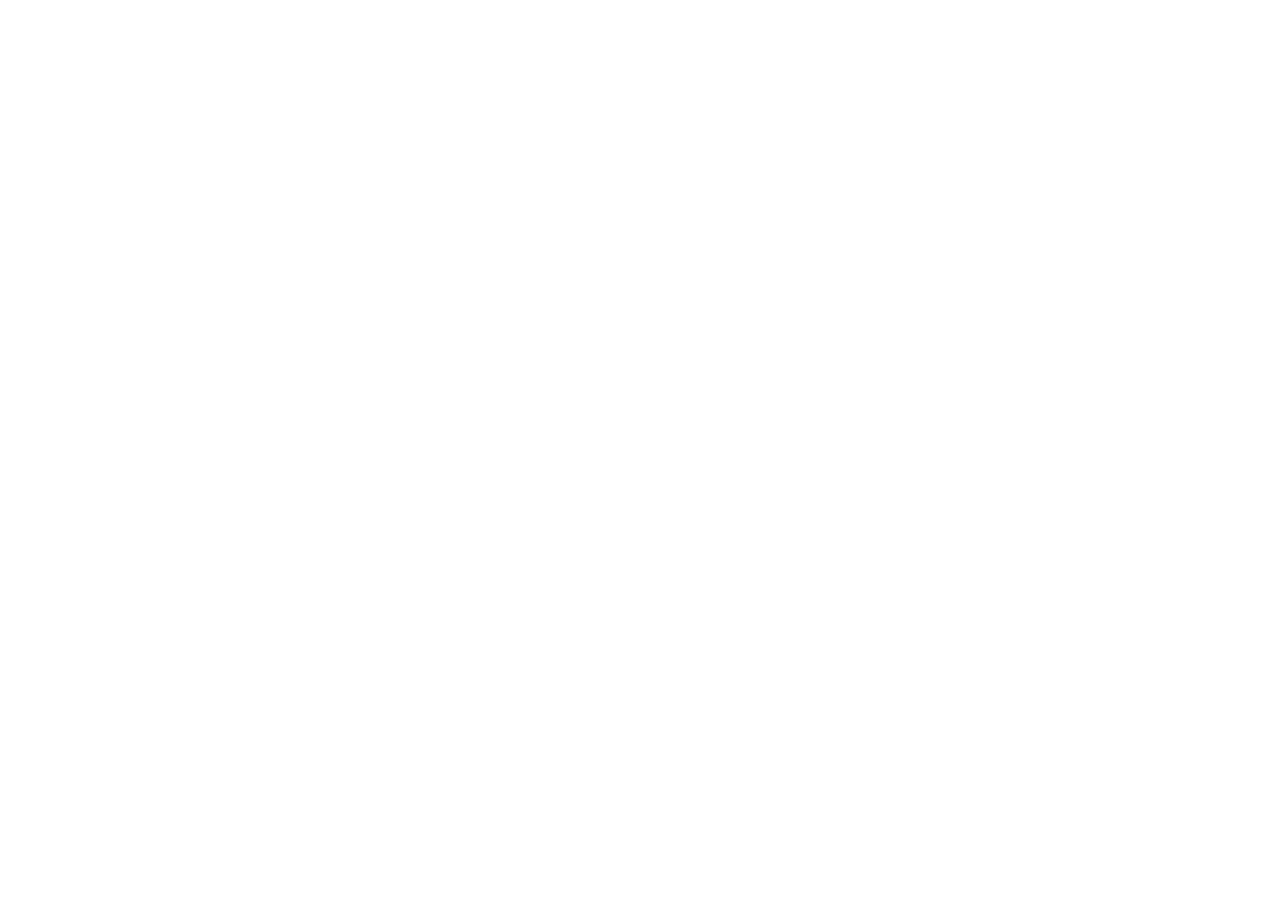
==== shelter/pages/pets/index.html @ dbb39330 "feat: set project" ====
<!DOCTYPE html>
<html lang="en">
<head>
    <meta charset="UTF-8">
    <meta http-equiv="X-UA-Compatible" content="IE=edge">
    <meta name="viewport" content="width=device-width, initial-scale=1.0">
    <link rel="stylesheet" href="Normalize.css">
    <link rel="stylesheet" href="style.css">
    <title>Document</title>
</head>
<body>
    
    <script src="script.js"></script>
</body>
</html>
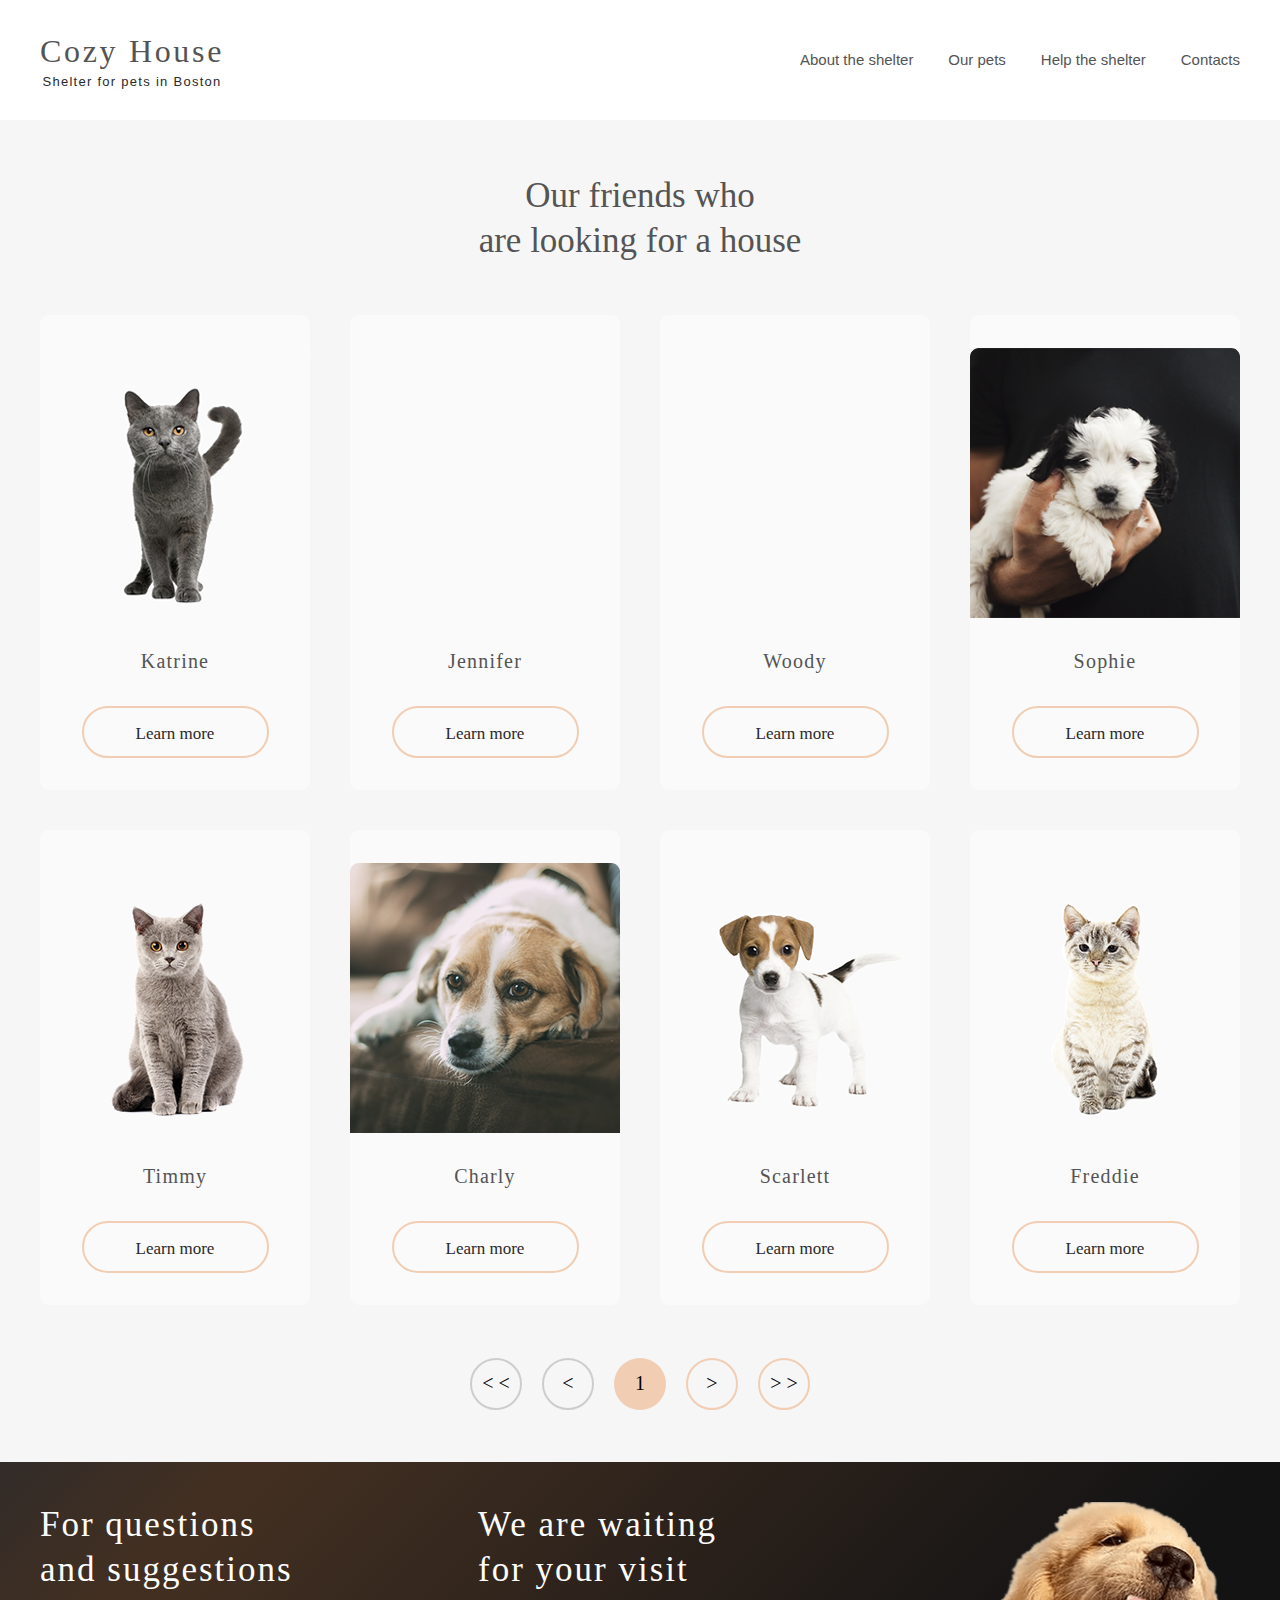
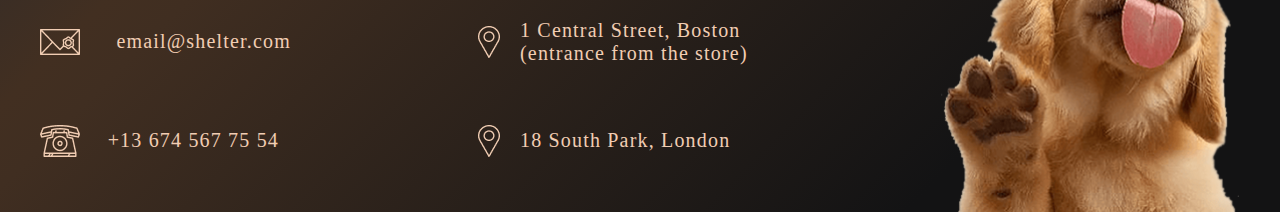
==== commit 8f37418a: "feat: pets page release ver 1.0 (add structure and details)" ====
--- a/shelter/pages/pets/index.html
+++ b/shelter/pages/pets/index.html
@@ -9,7 +9,149 @@
     <title>Document</title>
 </head>
 <body>
-    
+    <div class="container">
+        <header class="header-wrapper">
+            <div class="header-logo">
+                <h2 class="header-logo__title">Cozy House</h2>
+                <span class="header-logo__subtitle">Shelter for pets in Boston</span>
+            </div>
+            <nav>
+                <ul class="navigation-list">
+                    <li class="navigation-list__item">About the shelter</li>
+                    <li class="navigation-list__item">Our pets</li>
+                    <li class="navigation-list__item">Help the shelter</li>
+                    <li class="navigation-list__item">Contacts</li>
+                </ul>
+            </nav>
+        </header>
+
+        <div class="pets-wrapper">
+            <div class="pets-screen">
+                <div class="pets-screen-text">
+                    <div class="pets-screen-text__title">Our friends who <br>
+                        are looking for a house</div>
+                </div>
+                <div class="pets-screen-content">
+                    <!-- <div class="pets-screen-content-arrow-wrapper">
+                        <img src="../../assets/icons/icons8-длинная-стрелка-вверх-24.png" alt="">
+                    </div> -->
+                    <div class="pets-screen-content-block-wrapper">
+                        <div class="pets-screen-content-box">
+                            <div class="pets-screen-content-box-wrapper">
+                                <img class="pets-screen-content-box__img" src="../../assets/images/pets-katrine.png"
+                                    alt="">
+                            </div>
+                            <span class="pets-screen-content-box__title">Katrine</span>
+                            <button class="pets-screen-content-box__button">Learn more</button>
+                        </div>
+                        <div class="pets-screen-content-box">
+                            <div class="pets-screen-content-box-wrapper">
+                                <img class="pets-screen-content-box__img" src="../../assets/images/pets-Jennifer.png"
+                                    alt="">
+                            </div>
+                            <span class="pets-screen-content-box__title">Jennifer</span>
+                            <button class="pets-screen-content-box__button">Learn more</button>
+                        </div>
+                        <div class="pets-screen-content-box">
+                            <div class="pets-screen-content-box-wrapper">
+                                <img class="pets-screen-content-box__img" src="../../assets/images/pets-Woody.png"
+                                    alt="">
+                            </div>
+                            <span class="pets-screen-content-box__title">Woody</span>
+                            <button class="pets-screen-content-box__button">Learn more</button>
+                        </div>
+                        <div class="pets-screen-content-box">
+                            <div class="pets-screen-content-box-wrapper">
+                                <img class="pets-screen-content-box__img" src="../../assets/images/pets-katrine (1).png"
+                                    alt="">
+                            </div>
+                            <span class="pets-screen-content-box__title">Sophie</span>
+                            <button class="pets-screen-content-box__button">Learn more</button>
+                        </div>
+                        <div class="pets-screen-content-box">
+                            <div class="pets-screen-content-box-wrapper">
+                                <img class="pets-screen-content-box__img" src="../../assets/images/pets-timmy.png"
+                                    alt="">
+                            </div>
+                            <span class="pets-screen-content-box__title">Timmy</span>
+                            <button class="pets-screen-content-box__button">Learn more</button>
+                        </div>
+                        <div class="pets-screen-content-box">
+                            <div class="pets-screen-content-box-wrapper">
+                                <img class="pets-screen-content-box__img" src="../../assets/images/pets-charly.png"
+                                    alt="">
+                            </div>
+                            <span class="pets-screen-content-box__title">Charly</span>
+                            <button class="pets-screen-content-box__button">Learn more</button>
+                        </div>
+                        <div class="pets-screen-content-box">
+                            <div class="pets-screen-content-box-wrapper">
+                                <img class="pets-screen-content-box__img" src="../../assets/images/pets-scarlet.png"
+                                    alt="">
+                            </div>
+                            <span class="pets-screen-content-box__title">Scarlett</span>
+                            <button class="pets-screen-content-box__button">Learn more</button>
+                        </div>
+                        <div class="pets-screen-content-box">
+                            <div class="pets-screen-content-box-wrapper">
+                                <img class="pets-screen-content-box__img" src="../../assets/images/pets-katrine (2).png"
+                                    alt="">
+                            </div>
+                            <span class="pets-screen-content-box__title">Freddie</span>
+                            <button class="pets-screen-content-box__button">Learn more</button>
+                        </div>
+                    </div>
+                    <!-- <div class="pets-screen-content-arrow-wrapper">
+                        <img src="../../assets/icons/icons8-длинная-стрелка-вверх-24 (1).png" alt="">
+                    </div> -->
+                </div>
+                <div class="pets-screen-buttons">
+                    <button class="pets-screen-buttons__arrow pets-screen-buttons__arrow-unactive-2">< <</button>
+                    <button class="pets-screen-buttons__arrow pets-screen-buttons__arrow-unactive-1"><</button>
+                    <button class="pets-screen-buttons__arrow pets-screen-buttons__arrow-number">1</button>
+                    <button class="pets-screen-buttons__arrow pets-screen-buttons__arrow-active-1">></button>
+                    <button class="pets-screen-buttons__arrow pets-screen-buttons__arrow-active-2">> ></button>
+
+
+
+                </div>
+                <!-- <button class="pets-screen-button">Get to know the rest</button> -->
+            </div>
+        </div>
+
+        <footer class="footer-wrapper">
+            <div class="footer-screen">
+                <div class="footer-screen-text">
+                    <div class="footer-screen-text-block-1">
+                        <h3 class="footer-screen-text-block__title">For questions <br> and suggestions</h3>
+                        <div class="footer-screen-text-block__mail">
+                            <img class="footer-screen-text-block__mail-img" src="../../assets/icons/mail.png" alt="">
+                            <h4 class="footer-screen-text-block__mail-content">email@shelter.com</h4>
+                        </div>
+                        <div class="footer-screen-text-block__number">
+                            <img class="footer-screen-text-block__number-img" src="../../assets/icons/phone.png" alt="">
+                            <h4 class="footer-screen-text-block__number-content">+13 674 567 75 54</h4>
+                        </div>
+                    </div>
+                    <div class="footer-screen-text-block-2">
+                        <h3 class="footer-screen-text-block__title">We are waiting <br> for your visit</h3>
+                        <div class="footer-screen-text-block__address">
+                            <img class="footer-screen-text-block__address-img" src="../../assets/icons/pin.png" alt="">
+                            <h4 class="footer-screen-text-block__address-content">1 Central Street, Boston <br> (entrance from
+                                the store)</h4>
+                        </div>
+                        <div class="footer-screen-text-block__address">
+                            <img class="footer-screen-text-block__address-img" src="../../assets/icons/pin.png" alt="">
+                            <h4 class="footer-screen-text-block__address-content">18 South Park, London </h4>
+                        </div>
+                    </div>
+                    <div class="footer-screen-img">
+                        <img class="footer-screen-img__content" src="../../assets/images/footer-puppy.png" alt="">
+                    </div>
+                </div>
+            </div>
+        </footer>
+    </div>
     <script src="script.js"></script>
 </body>
 </html>--- a/shelter/pages/pets/style.css
+++ b/shelter/pages/pets/style.css
@@ -0,0 +1,262 @@
+.container {
+    max-width: 1280px;
+    background-color: rgb(215, 215, 215);
+    margin: 0 auto;
+}
+
+.navigation-list {
+    display: flex;
+    justify-content: space-between;
+    min-width: 440px;
+    list-style: none;
+    padding: 0;
+    font-family: Arial;
+    font-weight: 400;
+    font-size: 15px;
+    color: #545454;
+}
+
+.header-wrapper {
+    display: flex;
+    background-color: white;
+    color: white;
+    min-width: 1200px;
+    justify-content: space-between;
+    padding: 0 40px;
+    height: 120px;
+    align-items: center;
+}
+
+.header-logo {
+    display: flex;
+    flex-direction: column;
+    align-items: center;
+    line-height: 1.3334;
+}
+
+.header-logo__title {
+    margin: 0;
+    font-weight: 400;
+    font-size: 32px;
+    letter-spacing: 2.67px;
+    color: #545454;
+}
+
+.header-logo__subtitle {
+    font-family: Arial;
+    font-weight: 400;
+    font-size: 13px;
+    letter-spacing: 1.275px;
+    color: #292929;
+}
+
+.pets-wrapper {
+    height: 1342px;
+    padding: 0 40px;
+    display: flex;
+    align-items: center;
+    justify-content: center;
+    background-color: #F6F6F6;
+}
+
+.pets-screen {
+    display: flex;
+    flex-direction: column;
+    align-items: center;
+    height: 100%;
+    justify-content: space-evenly;
+    width: 1200px;
+}
+
+.pets-screen-text__title {
+    font-weight: 400;
+    font-size: 35px;
+    line-height: 45px;
+    text-align: center;
+    color: #545454;
+}
+
+.pets-screen-content {
+    display: flex;
+    align-items: center;
+    width: 100%;
+    justify-content: space-between;
+}
+
+.pets-screen-content-box {
+    width: 270px;
+    height: 475px;
+    background-color: #FAFAFA;
+    display: flex;
+    flex-direction: column;
+    justify-content: space-evenly;
+    align-items: center;
+    border-radius: 9px;
+}
+
+.pets-screen-content-box-wrapper {
+    width: 270px;
+    height: 270px;
+}
+
+.pets-screen-content-box__title {
+    font-weight: 400;
+    font-size: 20px;
+    letter-spacing: 1.2px;
+    color: #545454;
+}
+
+.pets-screen-content-box__button {
+    background: #FAFAFA;
+    border-radius: 100px;
+    padding: 15px 45px;
+    outline: none;
+    border: 2px solid #F1CDB3;
+    font-family: Georgia;
+    font-weight: 400;
+    font-size: 17px;
+    line-height: 22px;
+    color: #292929;
+    width: 187px;
+    height: 52px;
+}
+
+.pets-screen-content-block-wrapper {
+    display: flex;
+    flex-wrap: wrap;
+    gap: 40px;
+}
+
+.pets-screen-buttons {
+    display: flex;
+    gap: 20px;
+}
+
+.pets-screen-buttons__arrow {
+    font-size: 20px;
+    border-radius: 100px;
+    height: 52px;
+    width: 52px;
+    display: flex;
+    align-items: center;
+    justify-content: center;
+    background-color: #F6F6F6;
+}
+
+.pets-screen-buttons__arrow-unactive-2 {
+    border: 2px solid #CDCDCD;
+}
+
+.pets-screen-buttons__arrow-unactive-1 {
+    border: 2px solid #CDCDCD;
+}
+
+.pets-screen-buttons__arrow-active-1 {
+    border: 2px solid #F1CDB3;
+}
+
+.pets-screen-buttons__arrow-active-2 {
+    border: 2px solid #F1CDB3;
+}
+
+.pets-screen-buttons__arrow-number {
+    background-color: #F1CDB3;
+    border: #F1CDB3;
+    font-size: 20px;
+    font-family: Georgia;
+}
+
+.footer-wrapper {
+    height: 350px;
+    padding: 0 40px;
+    display: flex;
+    align-items: flex-end;
+    justify-content: center;
+    background: rgb(50,44,41);
+    background: linear-gradient(135deg, rgba(50,44,41,1) 0%, rgba(66,47,33,1) 15%, rgba(64,46,33,1) 20%, rgba(19,19,20,1) 77%);
+}
+
+.footer-screen {
+    width: 1200px;
+}
+
+.footer-screen-text {
+    display: flex;
+    justify-content: space-between;
+}
+
+.footer-screen-img {
+    display: flex;
+}
+
+.footer-screen-text-block__title {
+    font-weight: 400;
+    font-size: 35px;
+    font-family: Georgia;
+    line-height: 45px;
+    color: white;
+    margin: 0;
+    letter-spacing: 2px;
+}
+
+.footer-screen-text-block__mail {
+    display: flex;
+    align-items: center;
+    justify-content: space-between;
+    width: 251px;
+}
+
+.footer-screen-text-block__mail-content {
+    font-weight: 400;
+    font-size: 20px;
+    font-family: Georgia;
+    letter-spacing: 1.18px;
+    color: #F1CDB3;
+    height: 46px;
+    display: flex;
+    align-items: center;
+}
+
+.footer-screen-text-block__number {
+    display: flex;
+    align-items: center;
+    justify-content: space-between;
+    width: 239px;
+}
+
+.footer-screen-text-block__number-content {
+    font-weight: 400;
+    font-size: 20px;
+    font-family: Georgia;
+    letter-spacing: 1.18px;
+    color: #F1CDB3;
+    height: 46px;
+    display: flex;
+    align-items: center;
+}
+
+.footer-screen-text-block__address {
+    display: flex;
+    align-items: center;
+    justify-content: space-between;
+}
+
+.footer-screen-text-block__address-content {
+    font-weight: 400;
+    font-size: 20px;
+    font-family: Georgia;
+    letter-spacing: 1.18px;
+    color: #F1CDB3;
+    height: 46px;
+    width: 260px;
+    display: flex;
+    align-items: center;
+}
+
+.footer-screen-text-block-1 {
+    width: 278px;
+}
+
+.footer-screen-text-block-2 {
+    width: 302px;
+}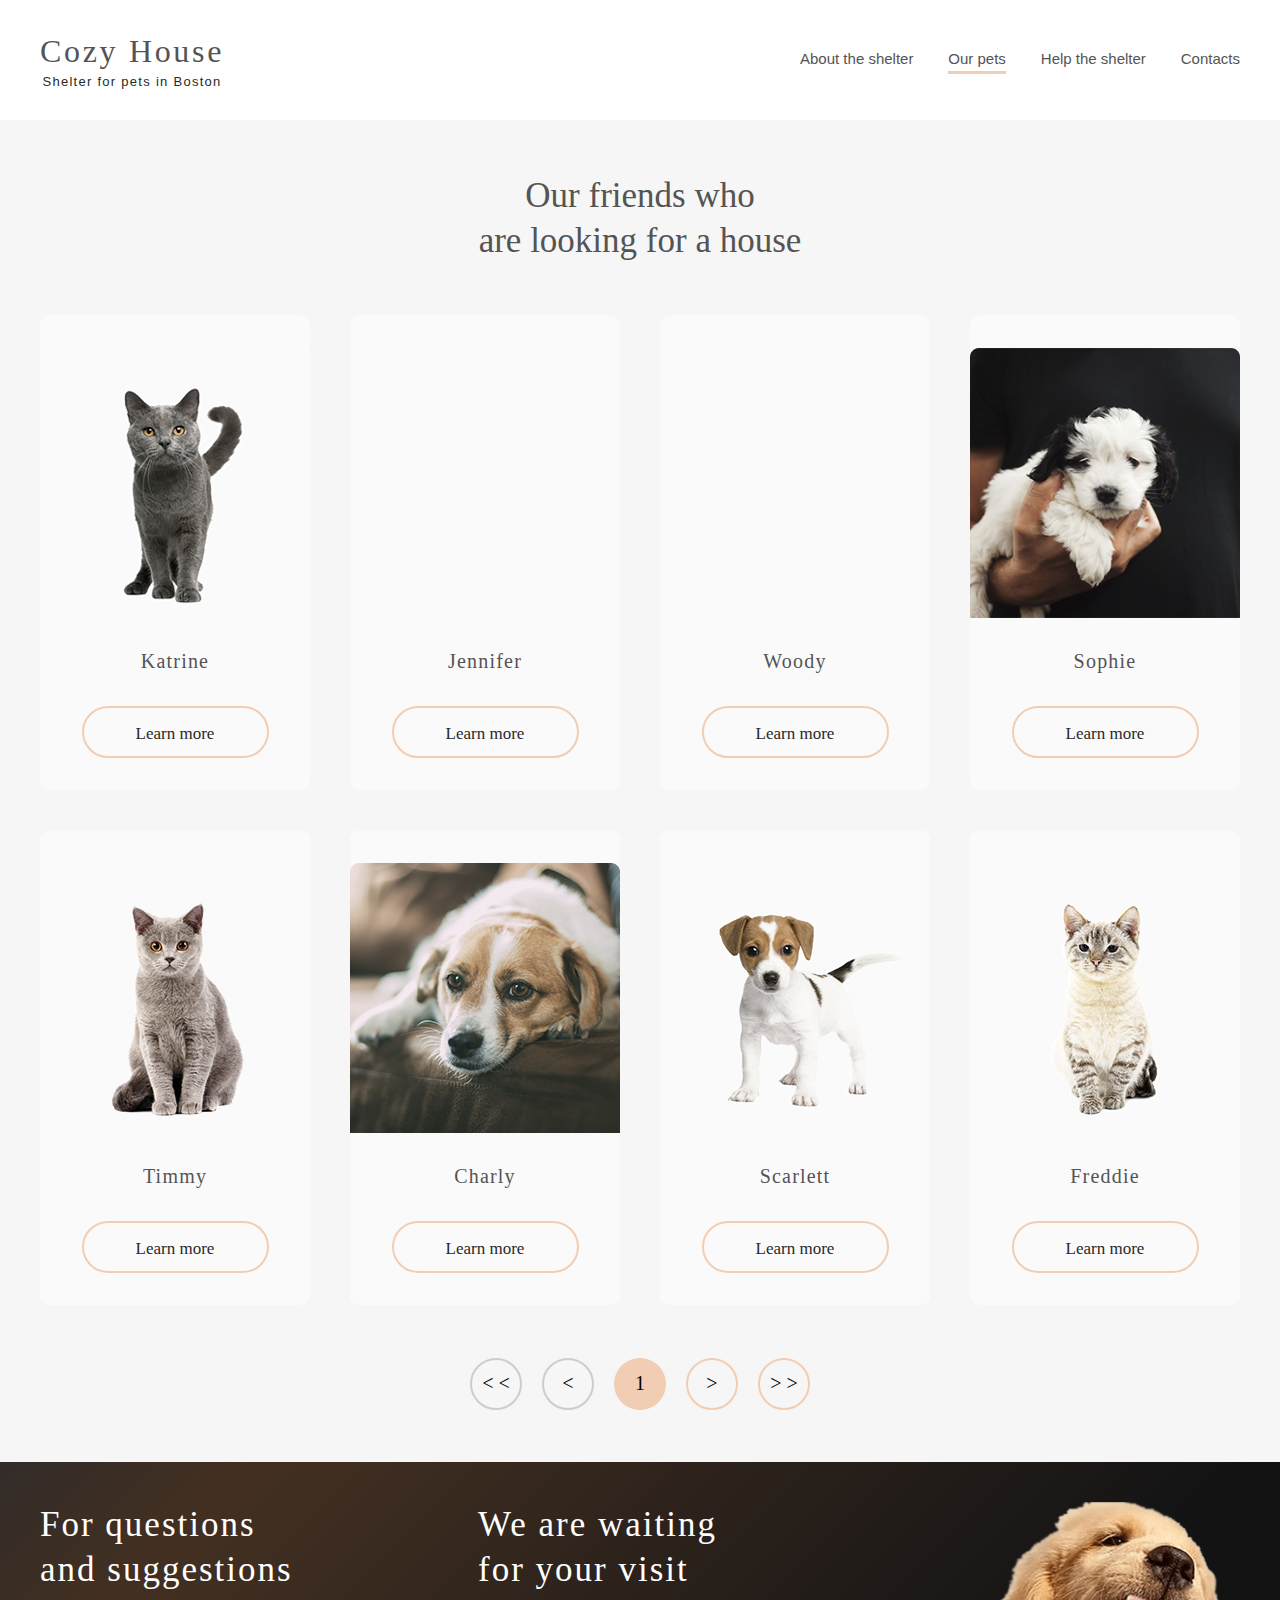
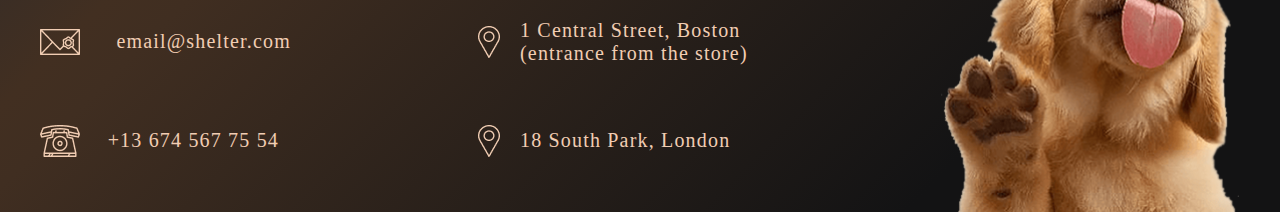
==== commit 552a2b77: "fix: check main page  through pixel perfect and change inaccuracies" ====
--- a/shelter/pages/pets/index.html
+++ b/shelter/pages/pets/index.html
@@ -18,7 +18,7 @@
             <nav>
                 <ul class="navigation-list">
                     <li class="navigation-list__item">About the shelter</li>
-                    <li class="navigation-list__item">Our pets</li>
+                    <li class="navigation-list__item navigation-list__item--active">Our pets</li>
                     <li class="navigation-list__item">Help the shelter</li>
                     <li class="navigation-list__item">Contacts</li>
                 </ul>
--- a/shelter/pages/pets/style.css
+++ b/shelter/pages/pets/style.css
@@ -14,6 +14,11 @@
     font-weight: 400;
     font-size: 15px;
     color: #545454;
+    line-height: 160%;
+}
+
+.navigation-list__item--active {
+    border-bottom: 3px solid #F1CDB3;
 }
 
 .header-wrapper {
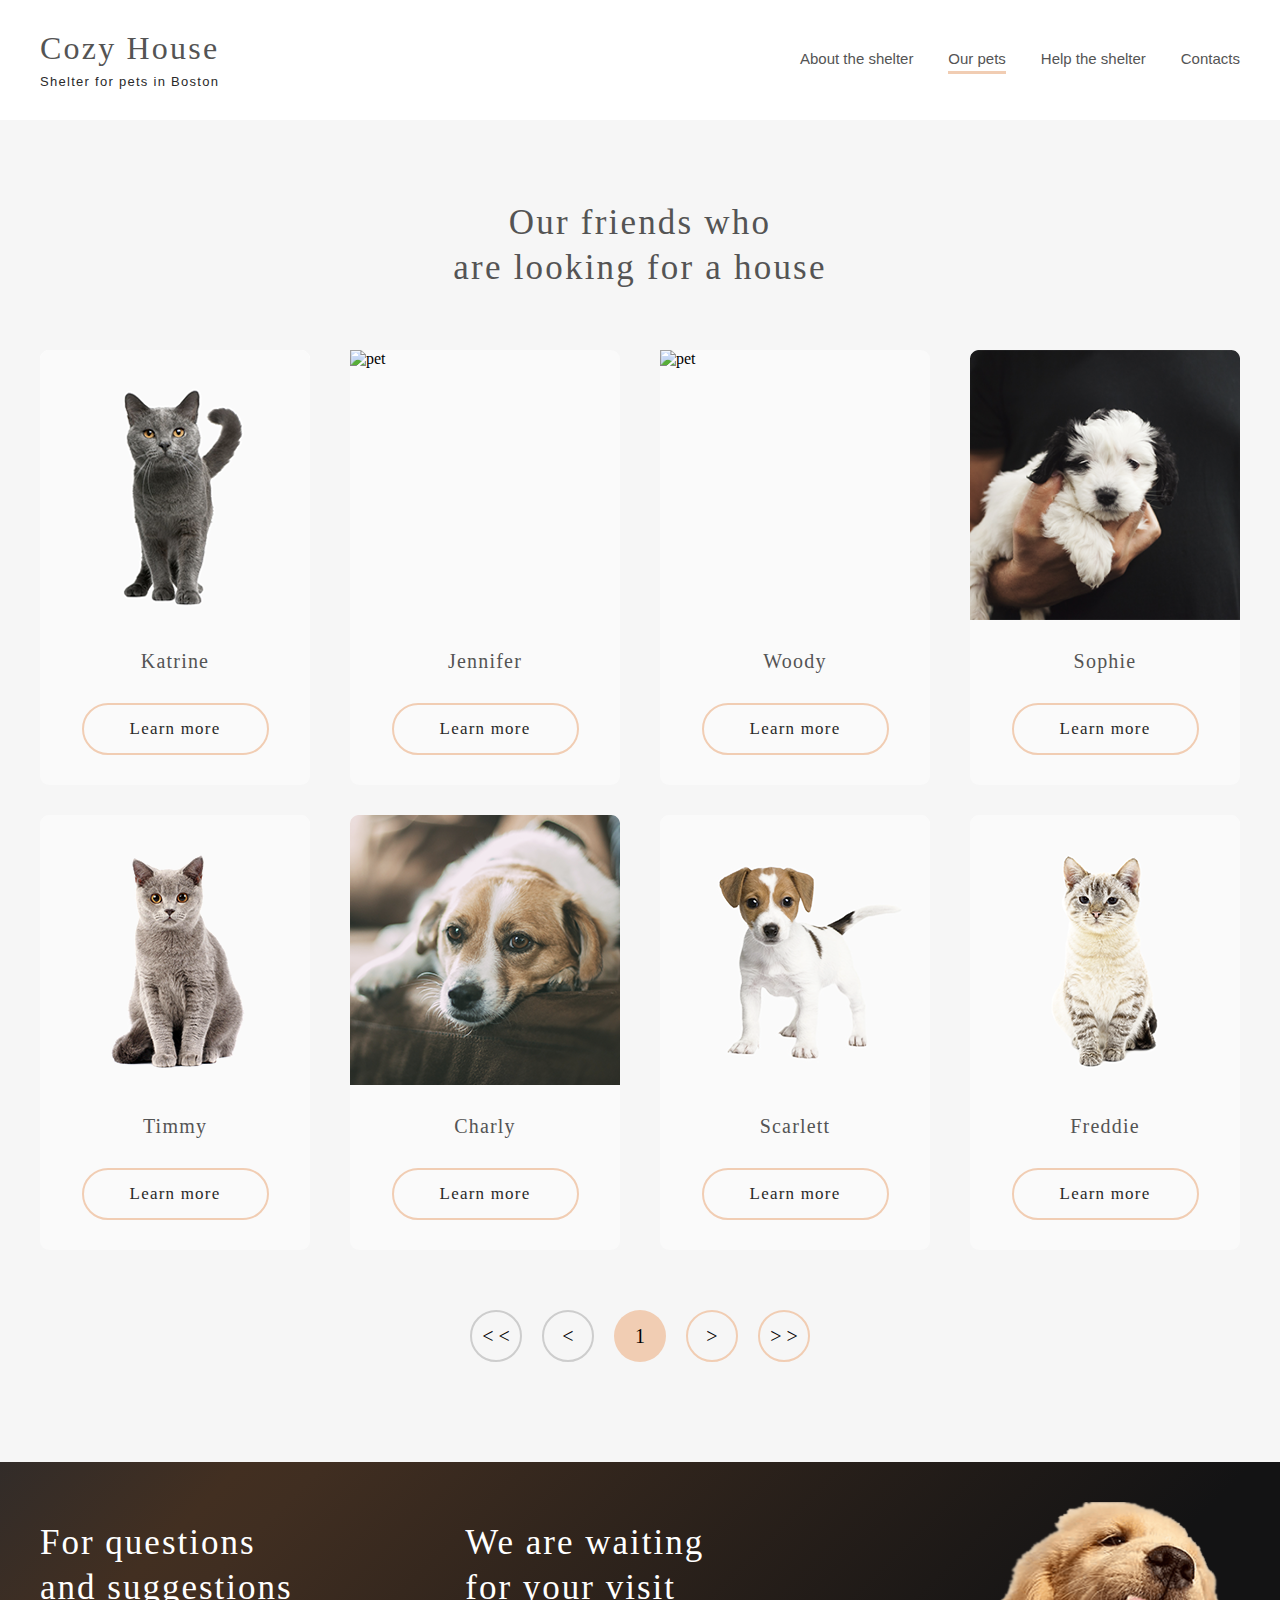
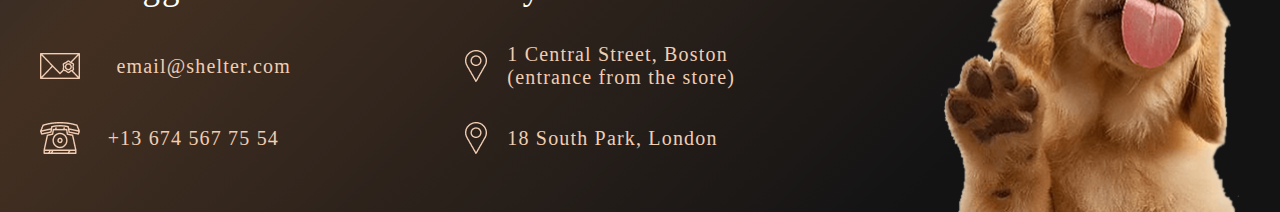
==== commit b1f95fb7: "feat: add alt for images" ====
--- a/shelter/pages/pets/index.html
+++ b/shelter/pages/pets/index.html
@@ -32,14 +32,11 @@
                         are looking for a house</div>
                 </div>
                 <div class="pets-screen-content">
-                    <!-- <div class="pets-screen-content-arrow-wrapper">
-                        <img src="../../assets/icons/icons8-длинная-стрелка-вверх-24.png" alt="">
-                    </div> -->
                     <div class="pets-screen-content-block-wrapper">
                         <div class="pets-screen-content-box">
                             <div class="pets-screen-content-box-wrapper">
                                 <img class="pets-screen-content-box__img" src="../../assets/images/pets-katrine.png"
-                                    alt="">
+                                    alt="pet">
                             </div>
                             <span class="pets-screen-content-box__title">Katrine</span>
                             <button class="pets-screen-content-box__button">Learn more</button>
@@ -47,7 +44,7 @@
                         <div class="pets-screen-content-box">
                             <div class="pets-screen-content-box-wrapper">
                                 <img class="pets-screen-content-box__img" src="../../assets/images/pets-Jennifer.png"
-                                    alt="">
+                                    alt="pet">
                             </div>
                             <span class="pets-screen-content-box__title">Jennifer</span>
                             <button class="pets-screen-content-box__button">Learn more</button>
@@ -55,7 +52,7 @@
                         <div class="pets-screen-content-box">
                             <div class="pets-screen-content-box-wrapper">
                                 <img class="pets-screen-content-box__img" src="../../assets/images/pets-Woody.png"
-                                    alt="">
+                                    alt="pet">
                             </div>
                             <span class="pets-screen-content-box__title">Woody</span>
                             <button class="pets-screen-content-box__button">Learn more</button>
@@ -63,7 +60,7 @@
                         <div class="pets-screen-content-box">
                             <div class="pets-screen-content-box-wrapper">
                                 <img class="pets-screen-content-box__img" src="../../assets/images/pets-katrine (1).png"
-                                    alt="">
+                                    alt="pet">
                             </div>
                             <span class="pets-screen-content-box__title">Sophie</span>
                             <button class="pets-screen-content-box__button">Learn more</button>
@@ -71,7 +68,7 @@
                         <div class="pets-screen-content-box">
                             <div class="pets-screen-content-box-wrapper">
                                 <img class="pets-screen-content-box__img" src="../../assets/images/pets-timmy.png"
-                                    alt="">
+                                    alt="pet">
                             </div>
                             <span class="pets-screen-content-box__title">Timmy</span>
                             <button class="pets-screen-content-box__button">Learn more</button>
@@ -79,7 +76,7 @@
                         <div class="pets-screen-content-box">
                             <div class="pets-screen-content-box-wrapper">
                                 <img class="pets-screen-content-box__img" src="../../assets/images/pets-charly.png"
-                                    alt="">
+                                    alt="pet">
                             </div>
                             <span class="pets-screen-content-box__title">Charly</span>
                             <button class="pets-screen-content-box__button">Learn more</button>
@@ -87,7 +84,7 @@
                         <div class="pets-screen-content-box">
                             <div class="pets-screen-content-box-wrapper">
                                 <img class="pets-screen-content-box__img" src="../../assets/images/pets-scarlet.png"
-                                    alt="">
+                                    alt="pet">
                             </div>
                             <span class="pets-screen-content-box__title">Scarlett</span>
                             <button class="pets-screen-content-box__button">Learn more</button>
@@ -95,15 +92,12 @@
                         <div class="pets-screen-content-box">
                             <div class="pets-screen-content-box-wrapper">
                                 <img class="pets-screen-content-box__img" src="../../assets/images/pets-katrine (2).png"
-                                    alt="">
+                                    alt="pet">
                             </div>
                             <span class="pets-screen-content-box__title">Freddie</span>
                             <button class="pets-screen-content-box__button">Learn more</button>
                         </div>
                     </div>
-                    <!-- <div class="pets-screen-content-arrow-wrapper">
-                        <img src="../../assets/icons/icons8-длинная-стрелка-вверх-24 (1).png" alt="">
-                    </div> -->
                 </div>
                 <div class="pets-screen-buttons">
                     <button class="pets-screen-buttons__arrow pets-screen-buttons__arrow-unactive-2">< <</button>
@@ -111,11 +105,7 @@
                     <button class="pets-screen-buttons__arrow pets-screen-buttons__arrow-number">1</button>
                     <button class="pets-screen-buttons__arrow pets-screen-buttons__arrow-active-1">></button>
                     <button class="pets-screen-buttons__arrow pets-screen-buttons__arrow-active-2">> ></button>
-
-
-
                 </div>
-                <!-- <button class="pets-screen-button">Get to know the rest</button> -->
             </div>
         </div>
 
@@ -125,28 +115,28 @@
                     <div class="footer-screen-text-block-1">
                         <h3 class="footer-screen-text-block__title">For questions <br> and suggestions</h3>
                         <div class="footer-screen-text-block__mail">
-                            <img class="footer-screen-text-block__mail-img" src="../../assets/icons/mail.png" alt="">
+                            <img class="footer-screen-text-block__mail-img" src="../../assets/icons/mail.png" alt="mail">
                             <h4 class="footer-screen-text-block__mail-content">email@shelter.com</h4>
                         </div>
                         <div class="footer-screen-text-block__number">
-                            <img class="footer-screen-text-block__number-img" src="../../assets/icons/phone.png" alt="">
+                            <img class="footer-screen-text-block__number-img" src="../../assets/icons/phone.png" alt="phone">
                             <h4 class="footer-screen-text-block__number-content">+13 674 567 75 54</h4>
                         </div>
                     </div>
                     <div class="footer-screen-text-block-2">
                         <h3 class="footer-screen-text-block__title">We are waiting <br> for your visit</h3>
                         <div class="footer-screen-text-block__address">
-                            <img class="footer-screen-text-block__address-img" src="../../assets/icons/pin.png" alt="">
+                            <img class="footer-screen-text-block__address-img" src="../../assets/icons/pin.png" alt="pin">
                             <h4 class="footer-screen-text-block__address-content">1 Central Street, Boston <br> (entrance from
                                 the store)</h4>
                         </div>
                         <div class="footer-screen-text-block__address">
-                            <img class="footer-screen-text-block__address-img" src="../../assets/icons/pin.png" alt="">
+                            <img class="footer-screen-text-block__address-img" src="../../assets/icons/pin.png" alt="pin">
                             <h4 class="footer-screen-text-block__address-content">18 South Park, London </h4>
                         </div>
                     </div>
                     <div class="footer-screen-img">
-                        <img class="footer-screen-img__content" src="../../assets/images/footer-puppy.png" alt="">
+                        <img class="footer-screen-img__content" src="../../assets/images/footer-puppy.png" alt="dog">
                     </div>
                 </div>
             </div>
--- a/shelter/pages/pets/style.css
+++ b/shelter/pages/pets/style.css
@@ -1,3 +1,7 @@
+* {
+    box-sizing: border-box;
+}
+
 .container {
     max-width: 1280px;
     background-color: rgb(215, 215, 215);
@@ -36,15 +40,17 @@
     display: flex;
     flex-direction: column;
     align-items: center;
-    line-height: 1.3334;
+    gap: 10px;
 }
 
 .header-logo__title {
     margin: 0;
     font-weight: 400;
     font-size: 32px;
-    letter-spacing: 2.67px;
+    letter-spacing: 2.2px;
     color: #545454;
+    height: 35px;
+    font-family: Georgia;
 }
 
 .header-logo__subtitle {
@@ -53,6 +59,7 @@
     font-size: 13px;
     letter-spacing: 1.275px;
     color: #292929;
+    height: 15px;
 }
 
 .pets-wrapper {
@@ -71,6 +78,14 @@
     height: 100%;
     justify-content: space-evenly;
     width: 1200px;
+    height: 1162px;
+    gap: 45px;
+    margin-bottom: 20px;
+}
+
+.pets-screen-text {
+    font-family: Georgia;
+    letter-spacing: 2.2px;
 }
 
 .pets-screen-text__title {
@@ -90,13 +105,13 @@
 
 .pets-screen-content-box {
     width: 270px;
-    height: 475px;
+    height: 435px;
     background-color: #FAFAFA;
     display: flex;
     flex-direction: column;
-    justify-content: space-evenly;
     align-items: center;
     border-radius: 9px;
+    gap: 30px;
 }
 
 .pets-screen-content-box-wrapper {
@@ -109,27 +124,31 @@
     font-size: 20px;
     letter-spacing: 1.2px;
     color: #545454;
+    font-family: Georgia;
 }
 
 .pets-screen-content-box__button {
     background: #FAFAFA;
     border-radius: 100px;
-    padding: 15px 45px;
     outline: none;
     border: 2px solid #F1CDB3;
     font-family: Georgia;
     font-weight: 400;
     font-size: 17px;
-    line-height: 22px;
     color: #292929;
     width: 187px;
     height: 52px;
+    letter-spacing: 1.2px;
 }
 
 .pets-screen-content-block-wrapper {
     display: flex;
     flex-wrap: wrap;
-    gap: 40px;
+    width: 1200px;
+    height: 930px;
+    row-gap: 30px;
+    column-gap: 40px;
+    padding: 15px 0;
 }
 
 .pets-screen-buttons {
@@ -183,15 +202,22 @@
 
 .footer-screen {
     width: 1200px;
+    display: block;
+    align-self: center;
 }
 
 .footer-screen-text {
     display: flex;
     justify-content: space-between;
+    align-items: center;
 }
 
 .footer-screen-img {
     display: flex;
+}
+
+.footer-screen-img__content {
+    margin-top: 40px;
 }
 
 .footer-screen-text-block__title {
@@ -209,6 +235,7 @@
     align-items: center;
     justify-content: space-between;
     width: 251px;
+    height: 32px;
 }
 
 .footer-screen-text-block__mail-content {
@@ -217,7 +244,6 @@
     font-family: Georgia;
     letter-spacing: 1.18px;
     color: #F1CDB3;
-    height: 46px;
     display: flex;
     align-items: center;
 }
@@ -227,6 +253,7 @@
     align-items: center;
     justify-content: space-between;
     width: 239px;
+    height: 32px;
 }
 
 .footer-screen-text-block__number-content {
@@ -235,7 +262,6 @@
     font-family: Georgia;
     letter-spacing: 1.18px;
     color: #F1CDB3;
-    height: 46px;
     display: flex;
     align-items: center;
 }
@@ -244,6 +270,7 @@
     display: flex;
     align-items: center;
     justify-content: space-between;
+    height: 32px;
 }
 
 .footer-screen-text-block__address-content {
@@ -258,10 +285,22 @@
     align-items: center;
 }
 
+.footer-screen-text-block__address--big {
+    height: 46px;
+}
+
 .footer-screen-text-block-1 {
-    width: 278px;
+    display: flex;
+    flex-direction: column;
+    justify-content: space-between;
+    height: 234px;
 }
 
 .footer-screen-text-block-2 {
     width: 302px;
-}+    display: flex;
+    flex-direction: column;
+    justify-content: space-between;
+    height: 234px;
+}
+
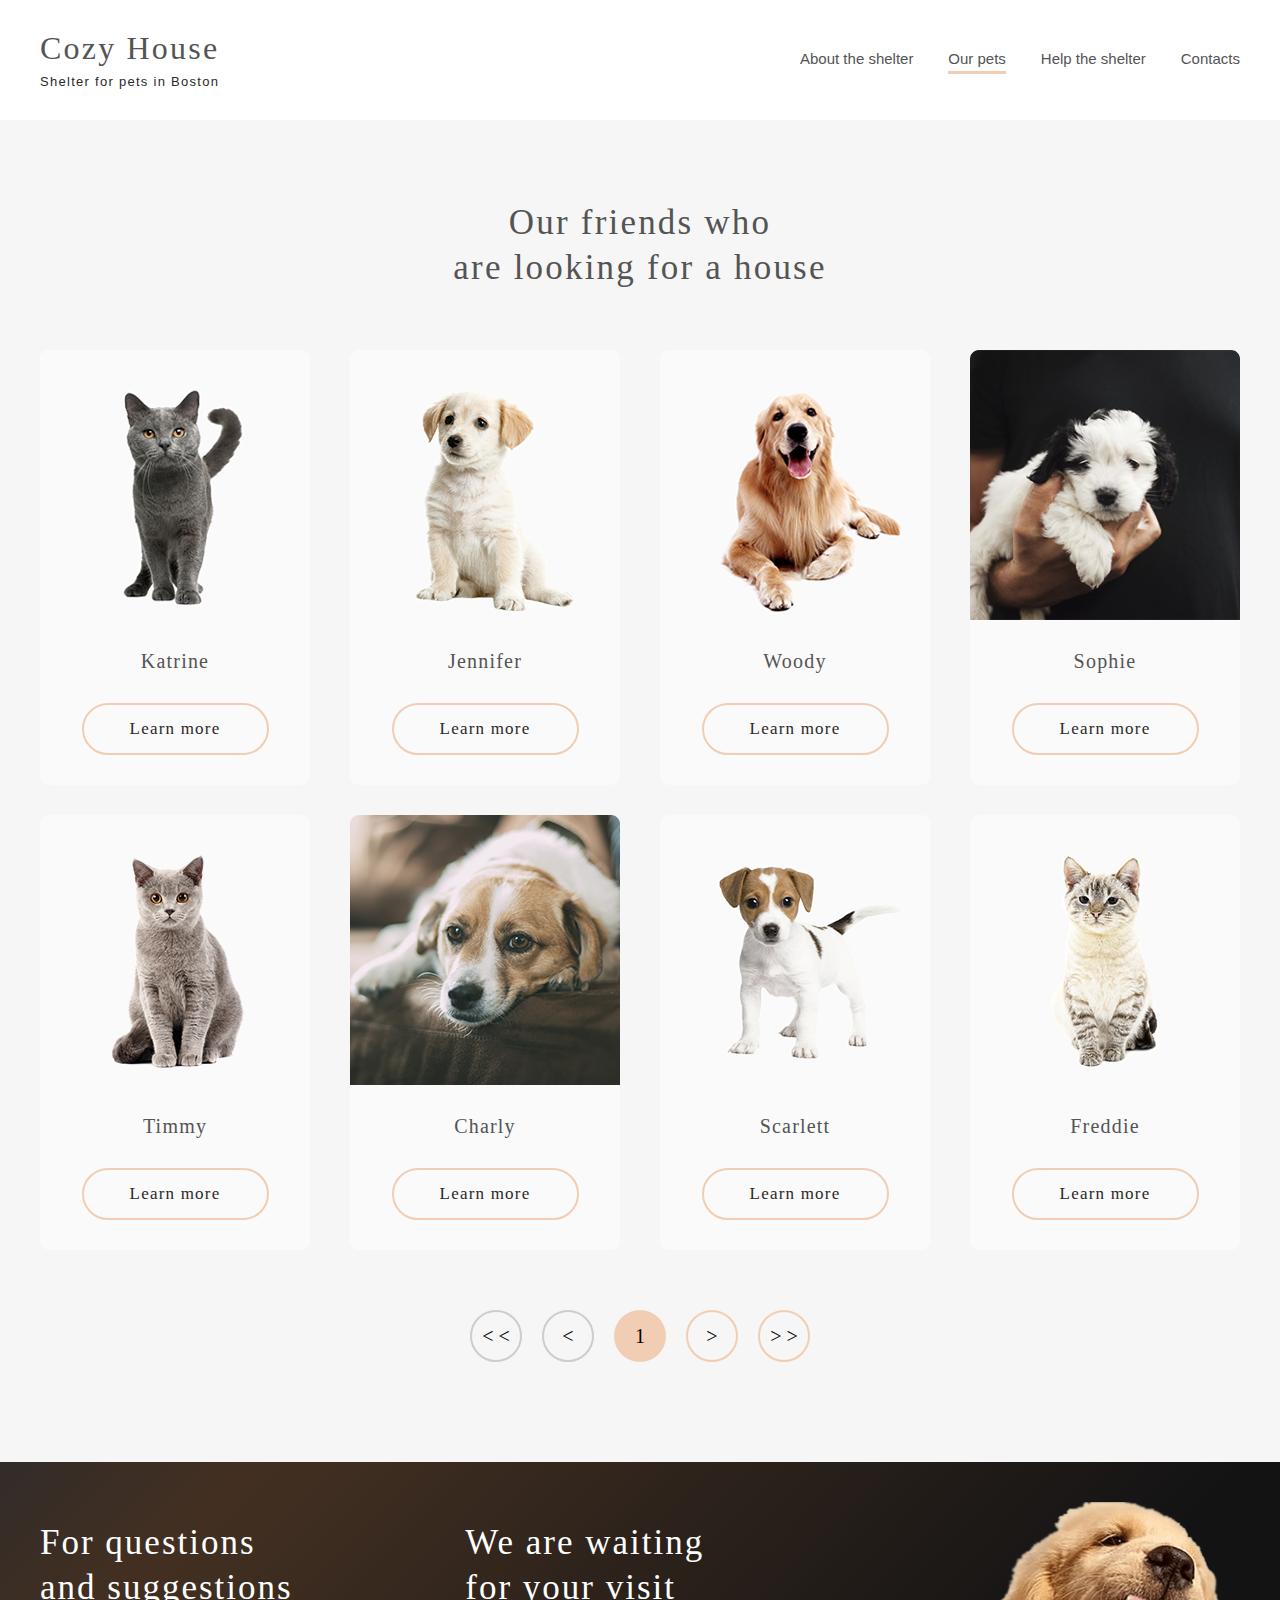
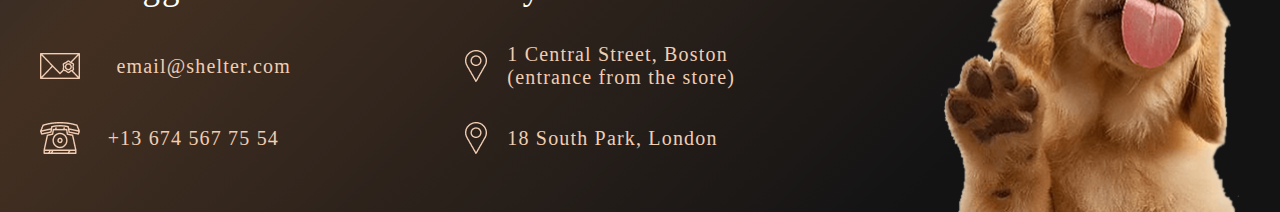
==== commit b2c55736: "fix: src for img" ====
--- a/shelter/pages/pets/index.html
+++ b/shelter/pages/pets/index.html
@@ -4,23 +4,24 @@
     <meta charset="UTF-8">
     <meta http-equiv="X-UA-Compatible" content="IE=edge">
     <meta name="viewport" content="width=device-width, initial-scale=1.0">
+    <link rel="icon" href="../../assets/icons/favicon.ico">
     <link rel="stylesheet" href="Normalize.css">
     <link rel="stylesheet" href="style.css">
-    <title>Document</title>
+    <title>Shelter</title>
 </head>
 <body>
     <div class="container">
         <header class="header-wrapper">
-            <div class="header-logo">
+            <a class="header-logo">
                 <h2 class="header-logo__title">Cozy House</h2>
                 <span class="header-logo__subtitle">Shelter for pets in Boston</span>
-            </div>
+            </a>
             <nav>
                 <ul class="navigation-list">
-                    <li class="navigation-list__item">About the shelter</li>
-                    <li class="navigation-list__item navigation-list__item--active">Our pets</li>
-                    <li class="navigation-list__item">Help the shelter</li>
-                    <li class="navigation-list__item">Contacts</li>
+                    <li class="navigation-list__item--hover"><a class="navigation-list__item" href="../main/index.html">About the shelter</a></li>
+                    <li class="navigation-list__item--hover navigation-list__item--active"><a class="navigation-list__item" href="#">Our pets</a></li>
+                    <li class="navigation-list__item--hover"><a class="navigation-list__item" href="../main/index.html#help">Help the shelter</a></li>
+                    <li class="navigation-list__item--hover" ><a class="navigation-list__item" href="#footer">Contacts</a></li>
                 </ul>
             </nav>
         </header>
@@ -43,7 +44,7 @@
                         </div>
                         <div class="pets-screen-content-box">
                             <div class="pets-screen-content-box-wrapper">
-                                <img class="pets-screen-content-box__img" src="../../assets/images/pets-Jennifer.png"
+                                <img class="pets-screen-content-box__img" src="../../assets/images/pets-jennifer.png"
                                     alt="pet">
                             </div>
                             <span class="pets-screen-content-box__title">Jennifer</span>
@@ -51,7 +52,7 @@
                         </div>
                         <div class="pets-screen-content-box">
                             <div class="pets-screen-content-box-wrapper">
-                                <img class="pets-screen-content-box__img" src="../../assets/images/pets-Woody.png"
+                                <img class="pets-screen-content-box__img" src="../../assets/images/pets-woody.png"
                                     alt="pet">
                             </div>
                             <span class="pets-screen-content-box__title">Woody</span>
@@ -59,7 +60,7 @@
                         </div>
                         <div class="pets-screen-content-box">
                             <div class="pets-screen-content-box-wrapper">
-                                <img class="pets-screen-content-box__img" src="../../assets/images/pets-katrine (1).png"
+                                <img class="pets-screen-content-box__img" src="../../assets/images/pets-katrine(1).png"
                                     alt="pet">
                             </div>
                             <span class="pets-screen-content-box__title">Sophie</span>
@@ -91,7 +92,7 @@
                         </div>
                         <div class="pets-screen-content-box">
                             <div class="pets-screen-content-box-wrapper">
-                                <img class="pets-screen-content-box__img" src="../../assets/images/pets-katrine (2).png"
+                                <img class="pets-screen-content-box__img" src="../../assets/images/pets-katrine(2).png"
                                     alt="pet">
                             </div>
                             <span class="pets-screen-content-box__title">Freddie</span>
@@ -100,8 +101,8 @@
                     </div>
                 </div>
                 <div class="pets-screen-buttons">
-                    <button class="pets-screen-buttons__arrow pets-screen-buttons__arrow-unactive-2">< <</button>
-                    <button class="pets-screen-buttons__arrow pets-screen-buttons__arrow-unactive-1"><</button>
+                    <button class="pets-screen-buttons__arrow pets-screen-buttons__arrow-unactive-2">&lt; &lt;</button>
+                    <button class="pets-screen-buttons__arrow pets-screen-buttons__arrow-unactive-1">&lt;</button>
                     <button class="pets-screen-buttons__arrow pets-screen-buttons__arrow-number">1</button>
                     <button class="pets-screen-buttons__arrow pets-screen-buttons__arrow-active-1">></button>
                     <button class="pets-screen-buttons__arrow pets-screen-buttons__arrow-active-2">> ></button>
@@ -110,29 +111,29 @@
         </div>
 
         <footer class="footer-wrapper">
-            <div class="footer-screen">
+            <div class="footer-screen" id="footer">
                 <div class="footer-screen-text">
                     <div class="footer-screen-text-block-1">
                         <h3 class="footer-screen-text-block__title">For questions <br> and suggestions</h3>
                         <div class="footer-screen-text-block__mail">
                             <img class="footer-screen-text-block__mail-img" src="../../assets/icons/mail.png" alt="mail">
-                            <h4 class="footer-screen-text-block__mail-content">email@shelter.com</h4>
+                            <a class="footer-screen-text-block__mail-content" href="mailto:email@shelter.com">email@shelter.com</a>
                         </div>
                         <div class="footer-screen-text-block__number">
                             <img class="footer-screen-text-block__number-img" src="../../assets/icons/phone.png" alt="phone">
-                            <h4 class="footer-screen-text-block__number-content">+13 674 567 75 54</h4>
+                            <a class="footer-screen-text-block__number-content" href="tel:+136745677554">+13 674 567 75 54</a>
                         </div>
                     </div>
                     <div class="footer-screen-text-block-2">
                         <h3 class="footer-screen-text-block__title">We are waiting <br> for your visit</h3>
-                        <div class="footer-screen-text-block__address">
+                        <div class="footer-screen-text-block__address footer-screen-text-block__address--big ">
                             <img class="footer-screen-text-block__address-img" src="../../assets/icons/pin.png" alt="pin">
-                            <h4 class="footer-screen-text-block__address-content">1 Central Street, Boston <br> (entrance from
-                                the store)</h4>
+                            <a class="footer-screen-text-block__address-content" target="_blank" href="https://goo.gl/maps/1gwfRA4CMnYjtmiz9">1 Central Street, Boston <br> (entrance from
+                                the store)</a>
                         </div>
                         <div class="footer-screen-text-block__address">
                             <img class="footer-screen-text-block__address-img" src="../../assets/icons/pin.png" alt="pin">
-                            <h4 class="footer-screen-text-block__address-content">18 South Park, London </h4>
+                            <a class="footer-screen-text-block__address-content" target="_blank" href="https://goo.gl/maps/1gwfRA4CMnYjtmiz9">18 South Park, London </a>
                         </div>
                     </div>
                     <div class="footer-screen-img">
--- a/shelter/pages/pets/style.css
+++ b/shelter/pages/pets/style.css
@@ -1,5 +1,9 @@
 * {
     box-sizing: border-box;
+}
+
+body {
+    background-color: #E6E6E6;
 }
 
 .container {
@@ -14,11 +18,27 @@
     min-width: 440px;
     list-style: none;
     padding: 0;
+}
+
+.navigation-list__item {
+    text-decoration: none;
     font-family: Arial;
     font-weight: 400;
     font-size: 15px;
     color: #545454;
     line-height: 160%;
+}
+
+.navigation-list__item--hover:hover {
+    color: #FAFAFA;
+    cursor: pointer;
+    transition: 0.3s;
+}
+
+.navigation-list__item:hover {
+    color: #292929;
+    cursor: pointer;
+    transition: 0.3s;
 }
 
 .navigation-list__item--active {
@@ -141,6 +161,16 @@
     letter-spacing: 1.2px;
 }
 
+.pets-screen-content-box:hover {
+    cursor: pointer;
+}
+
+.pets-screen-content-box:hover .pets-screen-content-box__button {
+    background-color: #FDDCC4;
+    cursor: pointer;
+    transition: 0.3s;
+}
+
 .pets-screen-content-block-wrapper {
     display: flex;
     flex-wrap: wrap;
@@ -215,7 +245,6 @@
 .footer-screen-img {
     display: flex;
 }
-
 .footer-screen-img__content {
     margin-top: 40px;
 }
@@ -246,6 +275,7 @@
     color: #F1CDB3;
     display: flex;
     align-items: center;
+    text-decoration: none;
 }
 
 .footer-screen-text-block__number {
@@ -264,6 +294,7 @@
     color: #F1CDB3;
     display: flex;
     align-items: center;
+    text-decoration: none;
 }
 
 .footer-screen-text-block__address {
@@ -283,6 +314,75 @@
     width: 260px;
     display: flex;
     align-items: center;
+    text-decoration: none;
+}
+.footer-screen-img__content {
+    margin-top: 40px;
+}
+
+.footer-screen-text-block__title {
+    font-weight: 400;
+    font-size: 35px;
+    font-family: Georgia;
+    line-height: 45px;
+    color: white;
+    margin: 0;
+    letter-spacing: 2px;
+}
+
+.footer-screen-text-block__mail {
+    display: flex;
+    align-items: center;
+    justify-content: space-between;
+    width: 251px;
+    height: 32px;
+}
+
+.footer-screen-text-block__mail-content {
+    font-weight: 400;
+    font-size: 20px;
+    font-family: Georgia;
+    letter-spacing: 1.18px;
+    color: #F1CDB3;
+    display: flex;
+    align-items: center;
+}
+
+.footer-screen-text-block__number {
+    display: flex;
+    align-items: center;
+    justify-content: space-between;
+    width: 239px;
+    height: 32px;
+}
+
+.footer-screen-text-block__number-content {
+    font-weight: 400;
+    font-size: 20px;
+    font-family: Georgia;
+    letter-spacing: 1.18px;
+    color: #F1CDB3;
+    display: flex;
+    align-items: center;
+}
+
+.footer-screen-text-block__address {
+    display: flex;
+    align-items: center;
+    justify-content: space-between;
+    height: 32px;
+}
+
+.footer-screen-text-block__address-content {
+    font-weight: 400;
+    font-size: 20px;
+    font-family: Georgia;
+    letter-spacing: 1.18px;
+    color: #F1CDB3;
+    height: 46px;
+    width: 260px;
+    display: flex;
+    align-items: center;
 }
 
 .footer-screen-text-block__address--big {
